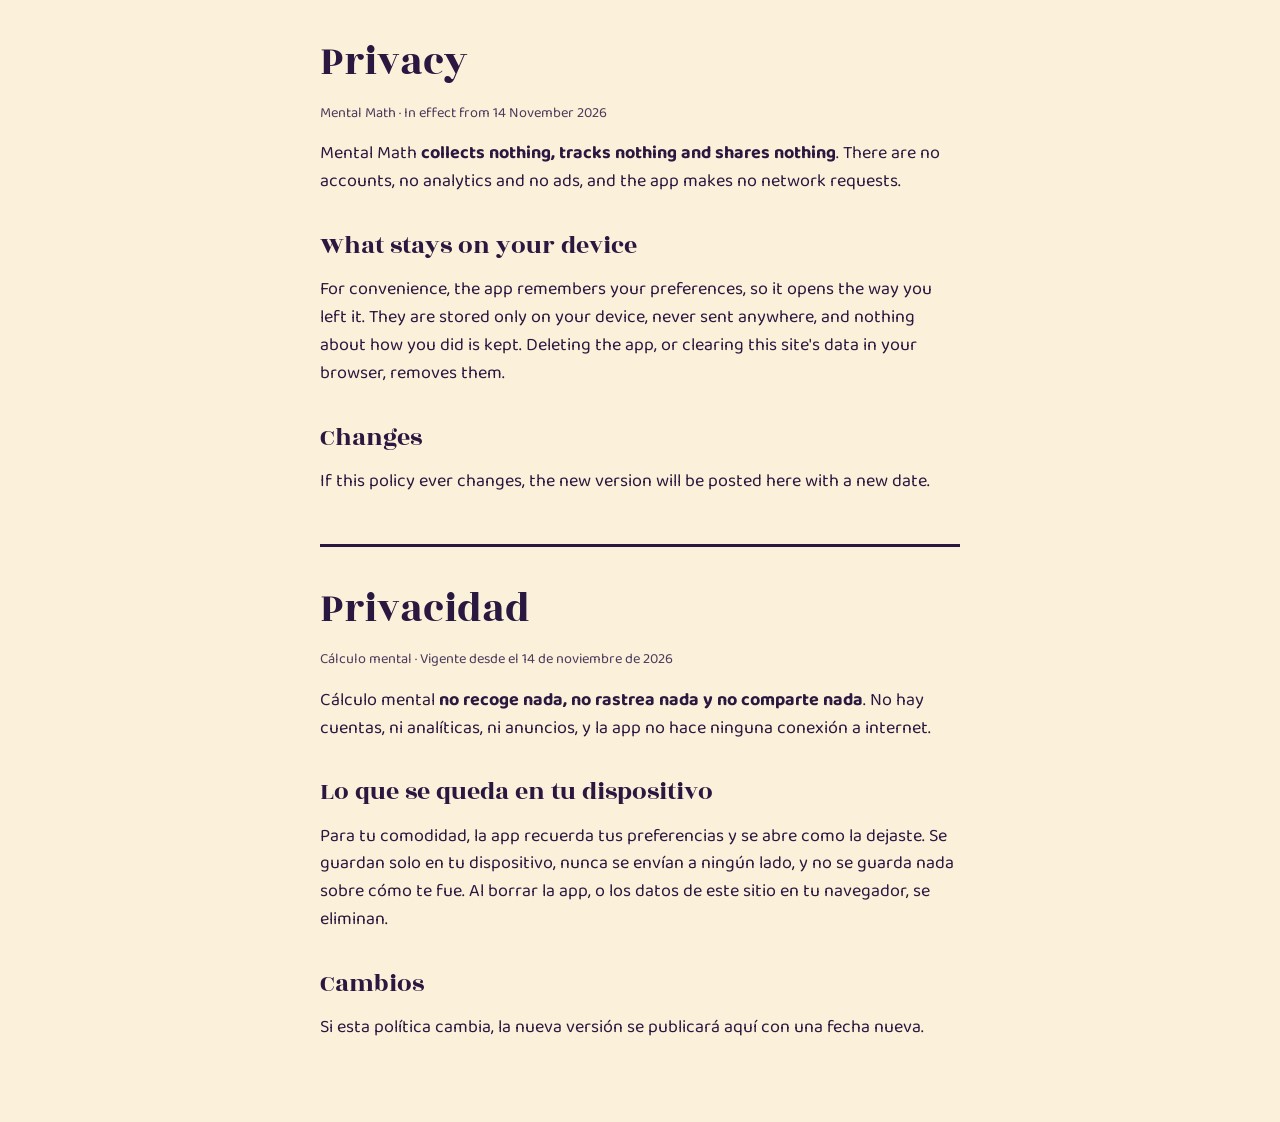
==== privacy/index.html @ 46f798c1 "Release v1.0.3: add privacy policy page at /privacy/" ====
<!DOCTYPE html>
<html lang="en">
<head>
  <meta charset="UTF-8">
  <meta name="viewport" content="width=device-width, initial-scale=1, viewport-fit=cover">
  <!-- No scripts at all; the one inline stylesheet is allowed by its hash. -->
  <meta http-equiv="Content-Security-Policy"
        content="default-src 'none'; style-src 'sha256-XGFpPwHj01VaSb8cx/hfoTyxRs6tb81eDxOwJiwghQ0='; font-src 'self'; base-uri 'none'; form-action 'none'">
  <title>Privacy · Mental Math</title>
  <meta name="description" content="Mental Math <strong>collects nothing, tracks nothing and shares nothing</strong>.">
  <meta name="color-scheme" content="light dark">
  <style>
    @font-face { font-family: "Baloo 2"; src: url("../assets/assets/fonts/Baloo2-VariableFont.ttf"); font-weight: 400 800; }
    @font-face { font-family: "Rozha One"; src: url("../assets/assets/fonts/RozhaOne-Regular.ttf"); }
    :root { --page: #fbf0d9; --ink: #2a1840; --soft: #4a3a5c; --link: #1660b0; --rule: #2a1840; }
    @media (prefers-color-scheme: dark) {
      :root { --page: #14103a; --ink: #fbefd6; --soft: #c9c0e2; --link: #72b2ff; --rule: #c9c0e2; }
    }
    html { background: var(--page); color: var(--ink); }
    body {
      margin: 0 auto; max-width: 40rem; padding: 2.5rem 1rem 4rem;
      font: 400 1.125rem/1.55 "Baloo 2", system-ui, sans-serif;
    }
    h1, h2 { font-family: "Rozha One", Georgia, serif; font-weight: 400; line-height: 1.1; margin: 0 0 1rem; }
    h1 { font-size: 2.6rem; }
    h2 { font-size: 1.6rem; margin-top: 2.25rem; }
    p, ul { margin: 0 0 1rem; }
    li { margin-bottom: .4rem; }
    .date { color: var(--soft); font-size: .9rem; }
    a { color: var(--link); text-underline-offset: .15em; }
    hr { border: 0; border-top: 3px solid var(--rule); margin: 3rem 0 2.5rem; }
  </style>
</head>
<body>
  <main>
    <h1>Privacy</h1>
    <p class="date">Mental Math · In effect from 14 November 2026</p>

    <p>Mental Math <strong>collects nothing, tracks nothing and shares nothing</strong>. There are no accounts,
    no analytics and no ads, and the app makes no network requests.</p>

    <h2>What stays on your device</h2>
    <p>For convenience, the app remembers your preferences, so it opens the way you left it.
    They are stored only on your device, never sent anywhere, and nothing about how you did is
    kept. Deleting the app, or clearing this site's data in your browser, removes them.</p>

    <h2>Changes</h2>
    <p>If this policy ever changes, the new version will be posted here with a new date.</p>
  </main>

  <hr>

  <main lang="es">
    <h1>Privacidad</h1>
    <p class="date">Cálculo mental · Vigente desde el 14 de noviembre de 2026</p>

    <p>Cálculo mental <strong>no recoge nada, no rastrea nada y no comparte nada</strong>. No hay cuentas, ni
    analíticas, ni anuncios, y la app no hace ninguna conexión a internet.</p>

    <h2>Lo que se queda en tu dispositivo</h2>
    <p>Para tu comodidad, la app recuerda tus preferencias y se abre como la dejaste. Se
    guardan solo en tu dispositivo, nunca se envían a ningún lado, y no se guarda nada sobre
    cómo te fue. Al borrar la app, o los datos de este sitio en tu navegador, se eliminan.</p>

    <h2>Cambios</h2>
    <p>Si esta política cambia, la nueva versión se publicará aquí con una fecha nueva.</p>
  </main>
</body>
</html>
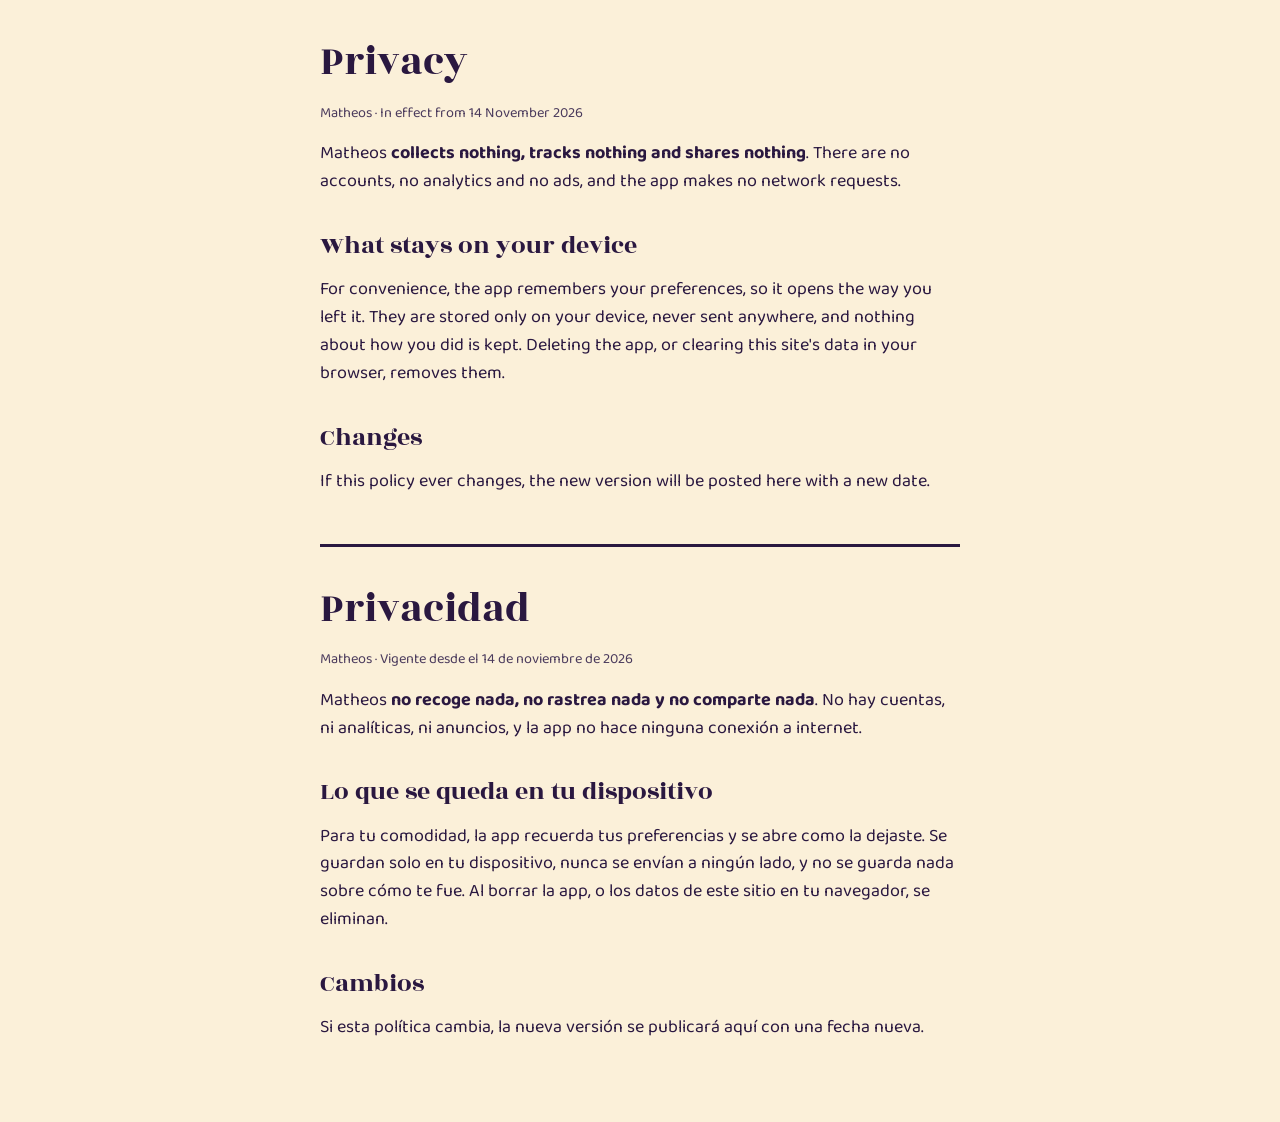
==== commit 65762269: "Release v1.0.4: privacy policy names Matheos" ====
--- a/privacy/index.html
+++ b/privacy/index.html
@@ -6,8 +6,8 @@
   <!-- No scripts at all; the one inline stylesheet is allowed by its hash. -->
   <meta http-equiv="Content-Security-Policy"
         content="default-src 'none'; style-src 'sha256-XGFpPwHj01VaSb8cx/hfoTyxRs6tb81eDxOwJiwghQ0='; font-src 'self'; base-uri 'none'; form-action 'none'">
-  <title>Privacy · Mental Math</title>
-  <meta name="description" content="Mental Math <strong>collects nothing, tracks nothing and shares nothing</strong>.">
+  <title>Privacy · Matheos</title>
+  <meta name="description" content="Matheos <strong>collects nothing, tracks nothing and shares nothing</strong>.">
   <meta name="color-scheme" content="light dark">
   <style>
     @font-face { font-family: "Baloo 2"; src: url("../assets/assets/fonts/Baloo2-VariableFont.ttf"); font-weight: 400 800; }
@@ -34,9 +34,9 @@
 <body>
   <main>
     <h1>Privacy</h1>
-    <p class="date">Mental Math · In effect from 14 November 2026</p>
+    <p class="date">Matheos · In effect from 14 November 2026</p>
 
-    <p>Mental Math <strong>collects nothing, tracks nothing and shares nothing</strong>. There are no accounts,
+    <p>Matheos <strong>collects nothing, tracks nothing and shares nothing</strong>. There are no accounts,
     no analytics and no ads, and the app makes no network requests.</p>
 
     <h2>What stays on your device</h2>
@@ -52,9 +52,9 @@
 
   <main lang="es">
     <h1>Privacidad</h1>
-    <p class="date">Cálculo mental · Vigente desde el 14 de noviembre de 2026</p>
+    <p class="date">Matheos · Vigente desde el 14 de noviembre de 2026</p>
 
-    <p>Cálculo mental <strong>no recoge nada, no rastrea nada y no comparte nada</strong>. No hay cuentas, ni
+    <p>Matheos <strong>no recoge nada, no rastrea nada y no comparte nada</strong>. No hay cuentas, ni
     analíticas, ni anuncios, y la app no hace ninguna conexión a internet.</p>
 
     <h2>Lo que se queda en tu dispositivo</h2>
